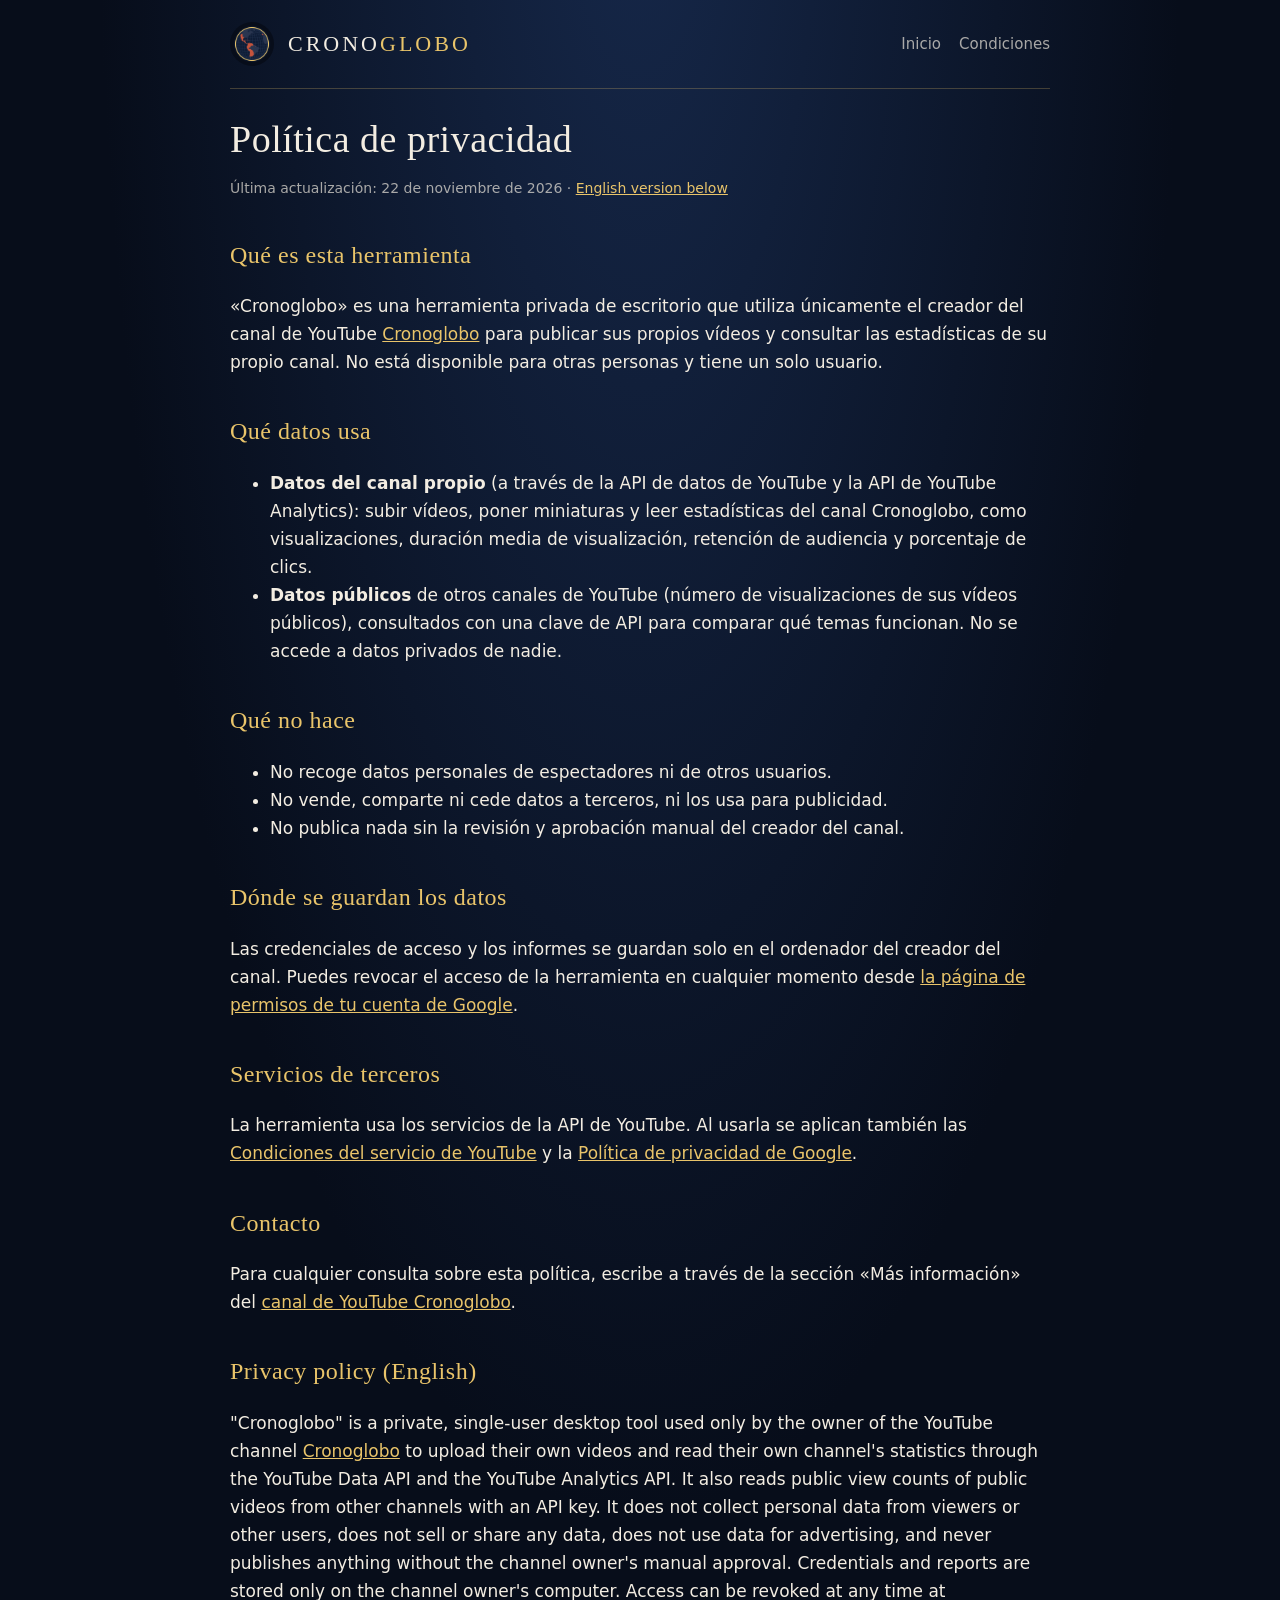
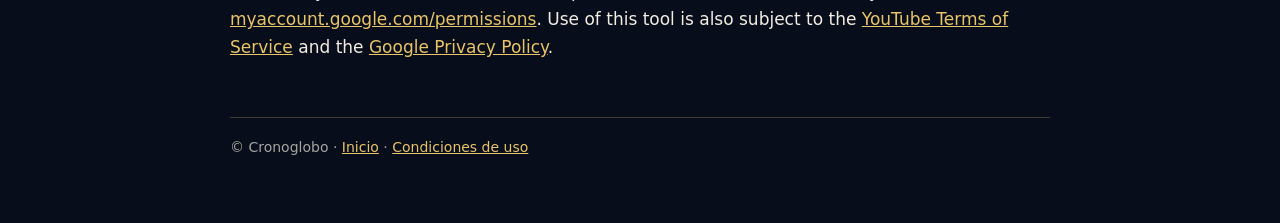
==== cronoglobo/privacidad.html @ e796deae "Añadir web de Cronoglobo (inicio, privacidad y condiciones) Co-Authored-By: Claude Opus 5.5 <noreply" ====
<!doctype html>
<html lang="es">
<head>
  <meta charset="utf-8">
  <meta name="viewport" content="width=device-width, initial-scale=1">
  <title>Política de privacidad · Cronoglobo</title>
  <link rel="icon" href="logo-120.png">
  <link rel="stylesheet" href="estilo.css">
</head>
<body>
  <div class="envoltura">
    <header class="cabecera">
      <img src="logo.png" alt="">
      <a class="marca" href="./">CRONO<b>GLOBO</b></a>
      <nav>
        <a href="./">Inicio</a>
        <a href="condiciones.html">Condiciones</a>
      </nav>
    </header>

    <h1>Política de privacidad</h1>
    <p class="nota">Última actualización: 22 de noviembre de 2026 · <a href="#english">English version below</a></p>

    <h2>Qué es esta herramienta</h2>
    <p>«Cronoglobo» es una herramienta privada de escritorio que utiliza únicamente el creador del canal de YouTube <a href="https://www.youtube.com/@cronoglobo">Cronoglobo</a> para publicar sus propios vídeos y consultar las estadísticas de su propio canal. No está disponible para otras personas y tiene un solo usuario.</p>

    <h2>Qué datos usa</h2>
    <ul>
      <li><strong>Datos del canal propio</strong> (a través de la API de datos de YouTube y la API de YouTube Analytics): subir vídeos, poner miniaturas y leer estadísticas del canal Cronoglobo, como visualizaciones, duración media de visualización, retención de audiencia y porcentaje de clics.</li>
      <li><strong>Datos públicos</strong> de otros canales de YouTube (número de visualizaciones de sus vídeos públicos), consultados con una clave de API para comparar qué temas funcionan. No se accede a datos privados de nadie.</li>
    </ul>

    <h2>Qué no hace</h2>
    <ul>
      <li>No recoge datos personales de espectadores ni de otros usuarios.</li>
      <li>No vende, comparte ni cede datos a terceros, ni los usa para publicidad.</li>
      <li>No publica nada sin la revisión y aprobación manual del creador del canal.</li>
    </ul>

    <h2>Dónde se guardan los datos</h2>
    <p>Las credenciales de acceso y los informes se guardan solo en el ordenador del creador del canal. Puedes revocar el acceso de la herramienta en cualquier momento desde <a href="https://myaccount.google.com/permissions">la página de permisos de tu cuenta de Google</a>.</p>

    <h2>Servicios de terceros</h2>
    <p>La herramienta usa los servicios de la API de YouTube. Al usarla se aplican también las <a href="https://www.youtube.com/t/terms">Condiciones del servicio de YouTube</a> y la <a href="https://policies.google.com/privacy">Política de privacidad de Google</a>.</p>

    <h2>Contacto</h2>
    <p>Para cualquier consulta sobre esta política, escribe a través de la sección «Más información» del <a href="https://www.youtube.com/@cronoglobo/about">canal de YouTube Cronoglobo</a>.</p>

    <h2 id="english">Privacy policy (English)</h2>
    <p>"Cronoglobo" is a private, single-user desktop tool used only by the owner of the YouTube channel <a href="https://www.youtube.com/@cronoglobo">Cronoglobo</a> to upload their own videos and read their own channel's statistics through the YouTube Data API and the YouTube Analytics API. It also reads public view counts of public videos from other channels with an API key. It does not collect personal data from viewers or other users, does not sell or share any data, does not use data for advertising, and never publishes anything without the channel owner's manual approval. Credentials and reports are stored only on the channel owner's computer. Access can be revoked at any time at <a href="https://myaccount.google.com/permissions">myaccount.google.com/permissions</a>. Use of this tool is also subject to the <a href="https://www.youtube.com/t/terms">YouTube Terms of Service</a> and the <a href="https://policies.google.com/privacy">Google Privacy Policy</a>.</p>

    <footer>© Cronoglobo · <a href="./">Inicio</a> · <a href="condiciones.html">Condiciones de uso</a></footer>
  </div>
</body>
</html>
---- cronoglobo/estilo.css ----
:root {
  --fondo: #070d1a;
  --panel: #0f1d36;
  --texto: #f3ede2;
  --suave: rgba(243, 237, 226, 0.68);
  --oro: #e9c46a;
  --rojo: #c8553d;
  --linea: rgba(233, 196, 106, 0.25);
}
* { box-sizing: border-box; }
html { background: var(--fondo); }
body {
  margin: 0;
  color: var(--texto);
  font: 17px/1.65 "Segoe UI", Roboto, system-ui, sans-serif;
  background: radial-gradient(ellipse at 50% -10%, #16284a 0%, var(--fondo) 60%) no-repeat;
  min-height: 100vh;
}
a { color: var(--oro); }
.envoltura { max-width: 860px; margin: 0 auto; padding: 0 20px 64px; }
header.cabecera { display: flex; align-items: center; gap: 14px; padding: 22px 0; border-bottom: 1px solid var(--linea); }
header.cabecera img { width: 44px; height: 44px; border-radius: 50%; }
header.cabecera .marca { font-family: Georgia, "Times New Roman", serif; font-size: 22px; letter-spacing: 3px; text-decoration: none; color: var(--texto); }
header.cabecera .marca b { color: var(--oro); font-weight: normal; }
header.cabecera nav { margin-left: auto; display: flex; gap: 18px; font-size: 15px; }
header.cabecera nav a { color: var(--suave); text-decoration: none; }
header.cabecera nav a:hover { color: var(--oro); }
.portada { margin: 36px 0 28px; border-radius: 12px; overflow: hidden; border: 1px solid var(--linea); }
.portada img { width: 100%; display: block; }
h1, h2 { font-family: Georgia, "Times New Roman", serif; font-weight: normal; letter-spacing: 0.5px; }
h1 { font-size: 38px; line-height: 1.2; margin: 28px 0 12px; }
h2 { font-size: 24px; margin: 36px 0 8px; color: var(--oro); }
.lema { font-size: 20px; color: var(--suave); margin-top: 0; }
.boton {
  display: inline-block; margin: 18px 0 8px; padding: 12px 26px; border-radius: 999px;
  background: var(--rojo); color: #fff; text-decoration: none; font-weight: 600;
}
.boton:hover { filter: brightness(1.1); }
.tarjetas { display: grid; grid-template-columns: repeat(auto-fit, minmax(220px, 1fr)); gap: 16px; margin-top: 18px; }
.tarjeta { background: var(--panel); border: 1px solid var(--linea); border-radius: 10px; padding: 18px; }
.tarjeta strong { display: block; color: var(--oro); margin-bottom: 4px; }
footer { margin-top: 56px; padding-top: 18px; border-top: 1px solid var(--linea); font-size: 14px; color: var(--suave); }
.nota { font-size: 14px; color: var(--suave); }
@media (max-width: 560px) {
  h1 { font-size: 30px; }
  header.cabecera nav { gap: 12px; font-size: 14px; }
}
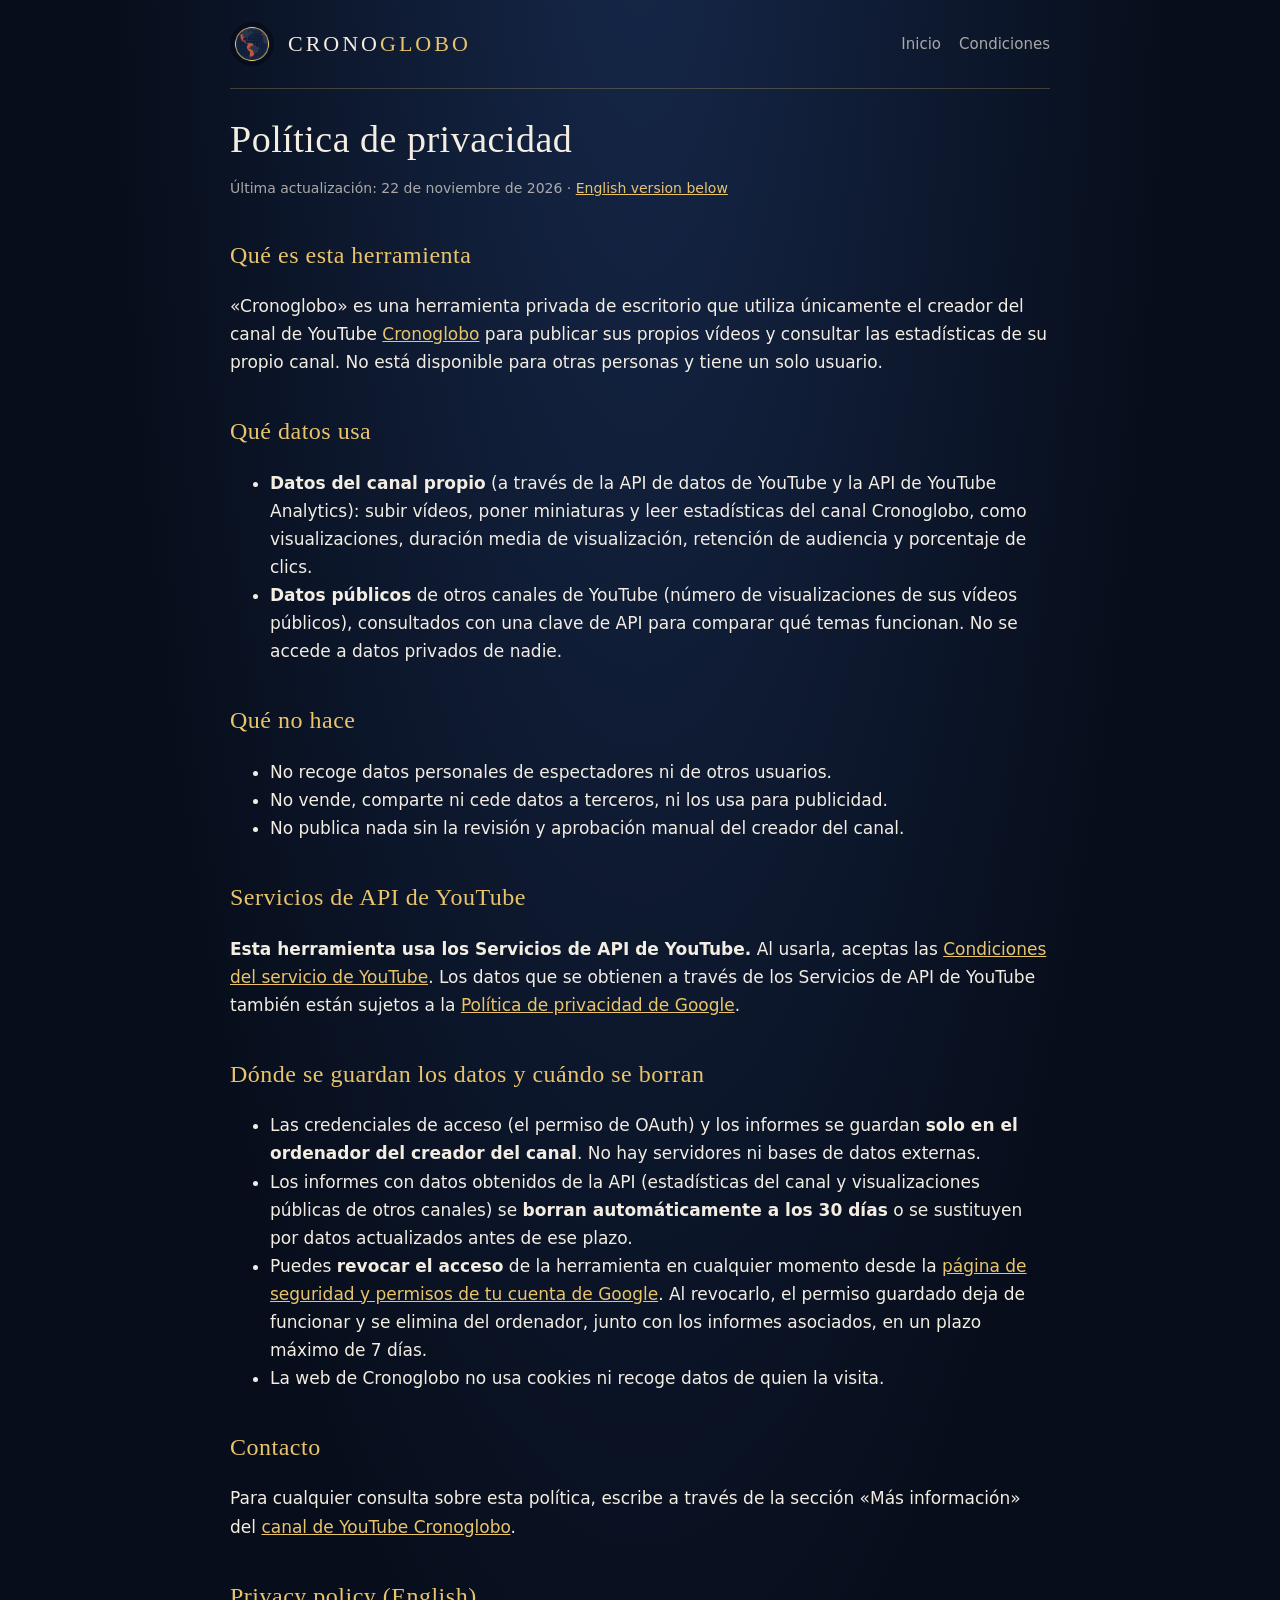
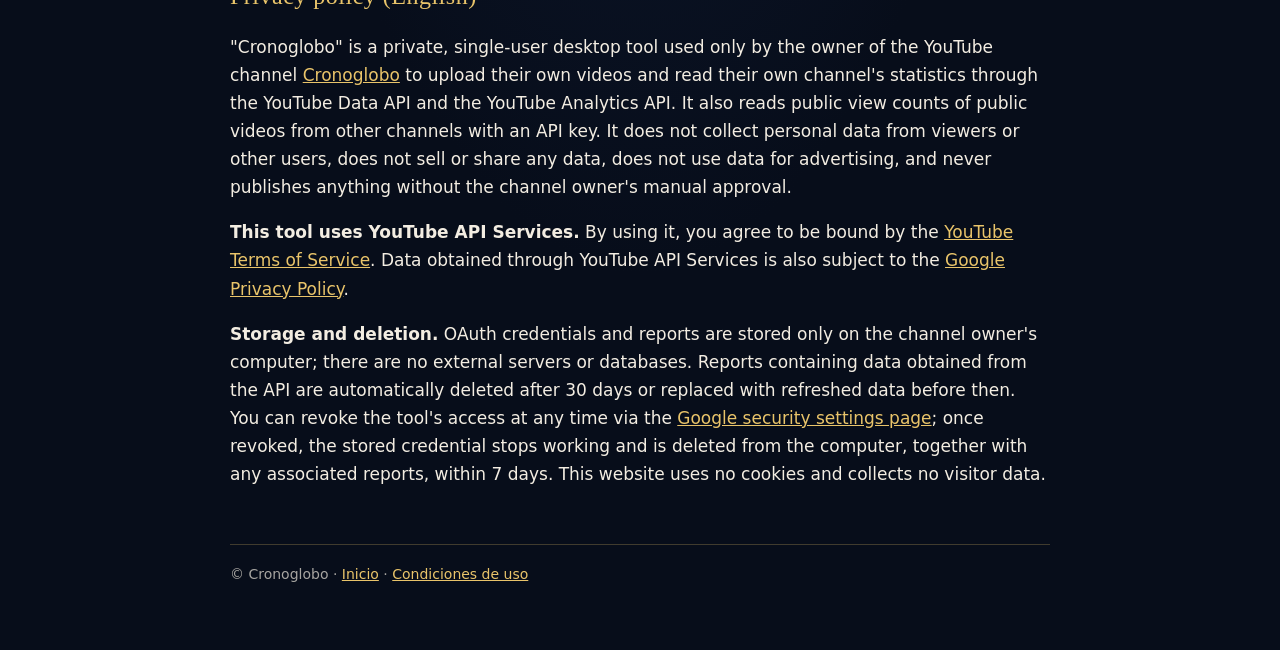
==== commit c7f2f573: "Cronoglobo: cláusulas de los Servicios de API de YouTube y política de borrado Co-Authored-By: Claud" ====
--- a/cronoglobo/privacidad.html
+++ b/cronoglobo/privacidad.html
@@ -37,17 +37,24 @@
       <li>No publica nada sin la revisión y aprobación manual del creador del canal.</li>
     </ul>
 
-    <h2>Dónde se guardan los datos</h2>
-    <p>Las credenciales de acceso y los informes se guardan solo en el ordenador del creador del canal. Puedes revocar el acceso de la herramienta en cualquier momento desde <a href="https://myaccount.google.com/permissions">la página de permisos de tu cuenta de Google</a>.</p>
+    <h2>Servicios de API de YouTube</h2>
+    <p><strong>Esta herramienta usa los Servicios de API de YouTube.</strong> Al usarla, aceptas las <a href="https://www.youtube.com/t/terms">Condiciones del servicio de YouTube</a>. Los datos que se obtienen a través de los Servicios de API de YouTube también están sujetos a la <a href="http://www.google.com/policies/privacy">Política de privacidad de Google</a>.</p>
 
-    <h2>Servicios de terceros</h2>
-    <p>La herramienta usa los servicios de la API de YouTube. Al usarla se aplican también las <a href="https://www.youtube.com/t/terms">Condiciones del servicio de YouTube</a> y la <a href="https://policies.google.com/privacy">Política de privacidad de Google</a>.</p>
+    <h2>Dónde se guardan los datos y cuándo se borran</h2>
+    <ul>
+      <li>Las credenciales de acceso (el permiso de OAuth) y los informes se guardan <strong>solo en el ordenador del creador del canal</strong>. No hay servidores ni bases de datos externas.</li>
+      <li>Los informes con datos obtenidos de la API (estadísticas del canal y visualizaciones públicas de otros canales) se <strong>borran automáticamente a los 30 días</strong> o se sustituyen por datos actualizados antes de ese plazo.</li>
+      <li>Puedes <strong>revocar el acceso</strong> de la herramienta en cualquier momento desde la <a href="https://security.google.com/settings/security/permissions">página de seguridad y permisos de tu cuenta de Google</a>. Al revocarlo, el permiso guardado deja de funcionar y se elimina del ordenador, junto con los informes asociados, en un plazo máximo de 7 días.</li>
+      <li>La web de Cronoglobo no usa cookies ni recoge datos de quien la visita.</li>
+    </ul>
 
     <h2>Contacto</h2>
     <p>Para cualquier consulta sobre esta política, escribe a través de la sección «Más información» del <a href="https://www.youtube.com/@cronoglobo/about">canal de YouTube Cronoglobo</a>.</p>
 
     <h2 id="english">Privacy policy (English)</h2>
-    <p>"Cronoglobo" is a private, single-user desktop tool used only by the owner of the YouTube channel <a href="https://www.youtube.com/@cronoglobo">Cronoglobo</a> to upload their own videos and read their own channel's statistics through the YouTube Data API and the YouTube Analytics API. It also reads public view counts of public videos from other channels with an API key. It does not collect personal data from viewers or other users, does not sell or share any data, does not use data for advertising, and never publishes anything without the channel owner's manual approval. Credentials and reports are stored only on the channel owner's computer. Access can be revoked at any time at <a href="https://myaccount.google.com/permissions">myaccount.google.com/permissions</a>. Use of this tool is also subject to the <a href="https://www.youtube.com/t/terms">YouTube Terms of Service</a> and the <a href="https://policies.google.com/privacy">Google Privacy Policy</a>.</p>
+    <p>"Cronoglobo" is a private, single-user desktop tool used only by the owner of the YouTube channel <a href="https://www.youtube.com/@cronoglobo">Cronoglobo</a> to upload their own videos and read their own channel's statistics through the YouTube Data API and the YouTube Analytics API. It also reads public view counts of public videos from other channels with an API key. It does not collect personal data from viewers or other users, does not sell or share any data, does not use data for advertising, and never publishes anything without the channel owner's manual approval.</p>
+    <p><strong>This tool uses YouTube API Services.</strong> By using it, you agree to be bound by the <a href="https://www.youtube.com/t/terms">YouTube Terms of Service</a>. Data obtained through YouTube API Services is also subject to the <a href="http://www.google.com/policies/privacy">Google Privacy Policy</a>.</p>
+    <p><strong>Storage and deletion.</strong> OAuth credentials and reports are stored only on the channel owner's computer; there are no external servers or databases. Reports containing data obtained from the API are automatically deleted after 30 days or replaced with refreshed data before then. You can revoke the tool's access at any time via the <a href="https://security.google.com/settings/security/permissions">Google security settings page</a>; once revoked, the stored credential stops working and is deleted from the computer, together with any associated reports, within 7 days. This website uses no cookies and collects no visitor data.</p>
 
     <footer>© Cronoglobo · <a href="./">Inicio</a> · <a href="condiciones.html">Condiciones de uso</a></footer>
   </div>
--- a/cronoglobo/estilo.css
+++ b/cronoglobo/estilo.css
@@ -18,7 +18,7 @@
 }
 a { color: var(--oro); }
 .envoltura { max-width: 860px; margin: 0 auto; padding: 0 20px 64px; }
-header.cabecera { display: flex; align-items: center; gap: 14px; padding: 22px 0; border-bottom: 1px solid var(--linea); }
+header.cabecera { display: flex; flex-wrap: wrap; align-items: center; gap: 14px; padding: 22px 0; border-bottom: 1px solid var(--linea); }
 header.cabecera img { width: 44px; height: 44px; border-radius: 50%; }
 header.cabecera .marca { font-family: Georgia, "Times New Roman", serif; font-size: 22px; letter-spacing: 3px; text-decoration: none; color: var(--texto); }
 header.cabecera .marca b { color: var(--oro); font-weight: normal; }
@@ -39,9 +39,13 @@
 .tarjetas { display: grid; grid-template-columns: repeat(auto-fit, minmax(220px, 1fr)); gap: 16px; margin-top: 18px; }
 .tarjeta { background: var(--panel); border: 1px solid var(--linea); border-radius: 10px; padding: 18px; }
 .tarjeta strong { display: block; color: var(--oro); margin-bottom: 4px; }
+.api-youtube { display: flex; gap: 16px; align-items: center; background: var(--panel); border: 1px solid var(--linea); border-radius: 10px; padding: 16px 18px; }
+.api-youtube p { margin: 0; }
+.api-youtube svg { display: block; flex-shrink: 0; }
 footer { margin-top: 56px; padding-top: 18px; border-top: 1px solid var(--linea); font-size: 14px; color: var(--suave); }
 .nota { font-size: 14px; color: var(--suave); }
 @media (max-width: 560px) {
   h1 { font-size: 30px; }
-  header.cabecera nav { gap: 12px; font-size: 14px; }
+  header.cabecera nav { gap: 12px; font-size: 14px; margin-left: 0; width: 100%; }
+  header.cabecera .marca { font-size: 19px; letter-spacing: 2px; }
 }
